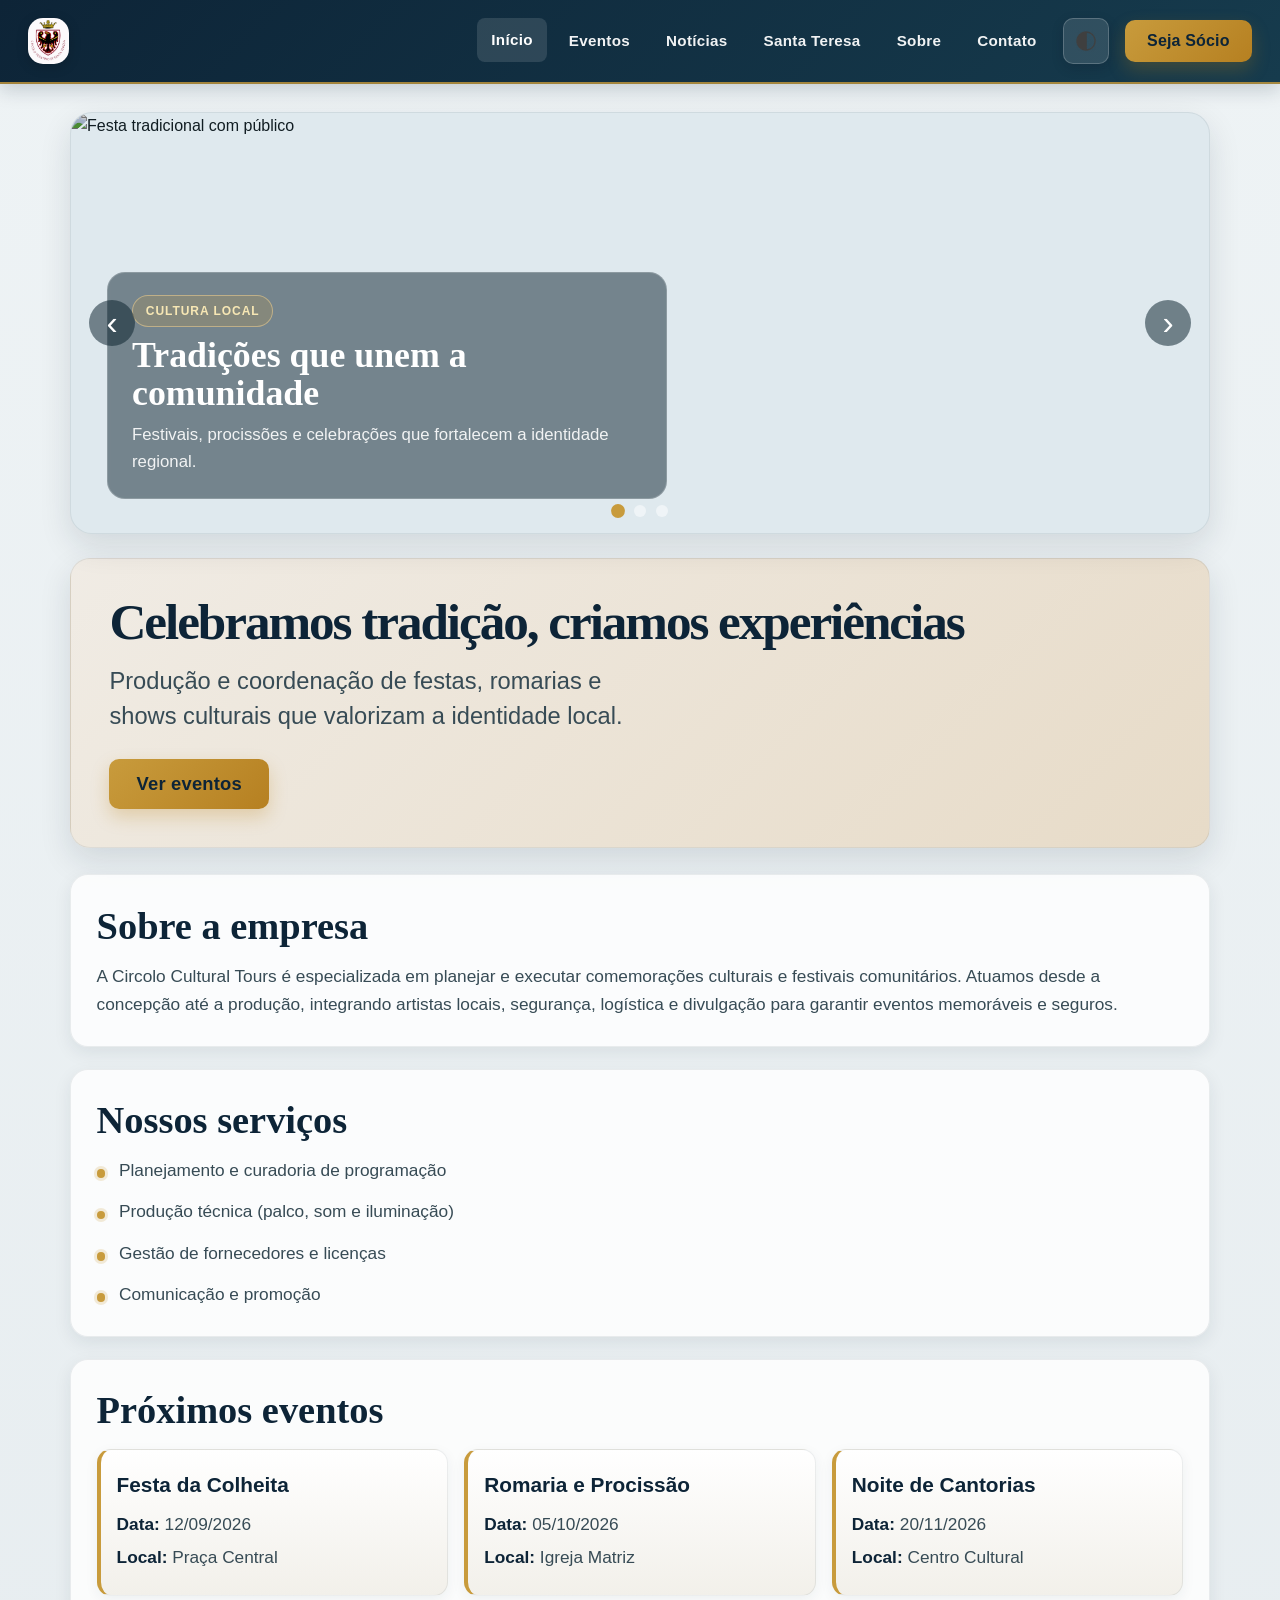
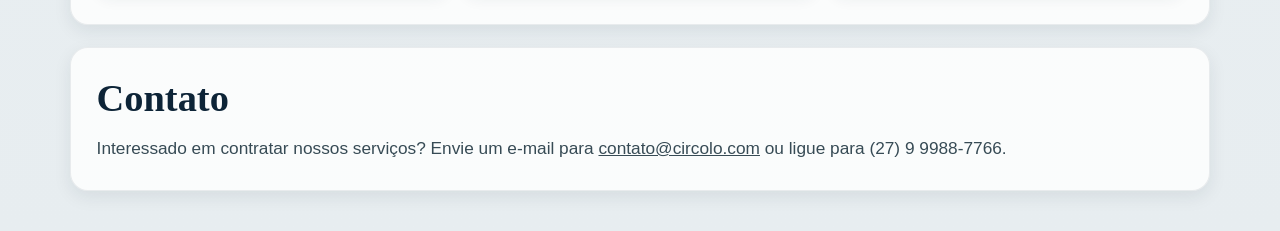
==== VERÇÃO OTIMIZADA/index.html @ a7f2400d "Add optimized HTML, CSS, JS, and images for mobile toggle feature" ====
<!DOCTYPE html>
<html lang="pt-br">

<head>
    <meta charset="UTF-8">
    <meta name="viewport" content="width=device-width, initial-scale=1.0">
    <title>Circolo Cultural Tours — Comemorações Culturais</title>
    <link rel="stylesheet" href="styles/style.css">
</head>

<body>
    <header>
        <a class="logo" href="index.html"><img src="imagens/logoCircolo.png" alt="Circolo Trentino logo"></a>

        <nav class="main-nav">
            <a href="index.html">Início</a>
            <a href="html/eventos.html">Eventos</a>
            <a href="html/noticias.html">Notícias</a>
            <a href="html/santa-teresa.html">Santa Teresa</a>
            <a href="html/sobre-nos.html">Sobre</a>
            <a href="#contato">Contato</a>
            <button class="theme-toggle" id="themeToggle" type="button" aria-label="Ativar tema escuro"
                aria-pressed="false">
                <img src="imagens/tema.png" alt="Alternar tema">
            </button>
        </nav>

        <button class="btn btn-primary" href="html/seja-socio.html">Seja Sócio</button>
        <button id="menuToggle" aria-label="Abrir menu" aria-expanded="false">☰</button>
    </header>

    <main>
        <section class="promo-carousel" aria-label="Destaques culturais">
            <div class="carousel-track">
                <article class="promo-slide active">
                    <img src="https://images.unsplash.com/photo-1517457373958-b7bdd4587205?auto=format&fit=crop&w=1200&q=80"
                        alt="Festa tradicional com público">
                    <div class="promo-copy">
                        <span class="promo-tag">Cultura local</span>
                        <h2>Tradições que unem a comunidade</h2>
                        <p>Festivais, procissões e celebrações que fortalecem a identidade regional.</p>
                    </div>
                </article>

                <article class="promo-slide">
                    <img src="https://images.unsplash.com/photo-1529156069898-49953e39b3ac?auto=format&fit=crop&w=1200&q=80"
                        alt="Evento cultural em praça pública">
                    <div class="promo-copy">
                        <span class="promo-tag">Eventos</span>
                        <h2>Produção completa em cada edição</h2>
                        <p>Planejamento, logística e execução para experiências memoráveis e seguras.</p>
                    </div>
                </article>

                <article class="promo-slide">
                    <img src="https://images.unsplash.com/photo-1500530855697-b586d89ba3ee?auto=format&fit=crop&w=1200&q=80"
                        alt="Grupo de artistas locais em apresentação">
                    <div class="promo-copy">
                        <span class="promo-tag">Patrimônio cultural</span>
                        <h2>Artistas e comunidades em destaque</h2>
                        <p>Valorizamos manifestações locais, música, gastronomia e memória coletiva.</p>
                    </div>
                </article>
            </div>

            <button class="carousel-btn prev" aria-label="Slide anterior">‹</button>
            <button class="carousel-btn next" aria-label="Próximo slide">›</button>

            <div class="carousel-dots" aria-label="Navegação do carrossel">
                <button class="dot active" data-slide="0" aria-label="Ir para o slide 1"></button>
                <button class="dot" data-slide="1" aria-label="Ir para o slide 2"></button>
                <button class="dot" data-slide="2" aria-label="Ir para o slide 3"></button>
            </div>
        </section>

        <section id="hero">
            <div class="hero-content">
                <h1>Celebramos tradição, criamos experiências</h1>
                <p>Produção e coordenação de festas, romarias e shows culturais que valorizam a identidade local.</p>
                <a class="btn btn-primary" href="html/eventos.html">Ver eventos</a>
            </div>
        </section>

        <section class="previa">
            <h2>Sobre a empresa</h2>

            <p>
                A Circolo Cultural Tours é especializada em planejar e executar comemorações culturais e festivais
                comunitários. Atuamos desde a concepção até a produção, integrando artistas locais, segurança, logística
                e divulgação para garantir eventos memoráveis e seguros.
            </p>
        </section>

        <section class="servicos">
            <h2>Nossos serviços</h2>
            <ul>
                <li>Planejamento e curadoria de programação</li>
                <li>Produção técnica (palco, som e iluminação)</li>
                <li>Gestão de fornecedores e licenças</li>
                <li>Comunicação e promoção</li>
            </ul>
        </section>

        <section id="novidades">
            <h2>Próximos eventos</h2>
            <div class="event-list" id="outNoticias"></div>
        </section>

        <section id="contato">
            <h2>Contato</h2>
            <p>Interessado em contratar nossos serviços? Envie um e-mail para <a
                    href="mailto:contato@circolo.com">contato@circolo.com</a> ou ligue para (27) 9 9988-7766.</p>
        </section>
    </main>

    <script src="scripts/script.js"></script>
</body>

</html>
---- VERÇÃO OTIMIZADA/styles/style.css ----
:root {
    --navy-900: #0d2437;
    --navy-800: #163b4d;
    --navy-700: #214f66;
    --gold-500: #c89b3c;
    --gold-600: #b68021;
    --sand-100: #f5f0e7;
    --sand-200: #e9dfd0;
    --stone-100: #edf2f4;
    --stone-300: #d6dfe3;
    --stone-500: #73818a;
    --ink-900: #1a2a31;
    --ink-700: #374b55;
    --white: #ffffff;
    --bg-page: #eef3f5;
    --bg-page-strong: #e7edf0;
    --surface: rgba(255, 255, 255, 0.8);
    --surface-elevated: #ffffff;
    --surface-alt: #f2f0ea;
    --surface-soft: #dfe9ee;
    --border: rgba(20, 45, 60, 0.08);
    --text: var(--ink-900);
    --text-strong: var(--navy-900);
    --text-muted: var(--ink-700);
    --shadow-soft: 0 12px 32px rgba(16, 36, 51, 0.12);
    --shadow-card: 0 6px 18px rgba(16, 36, 51, 0.08);
}

body[data-theme="dark"] {
    --bg-page: #0a1220;
    --bg-page-strong: #101b2b;
    --surface: rgba(18, 29, 39, 0.92);
    --surface-elevated: #162534;
    --surface-alt: #1b2c3a;
    --surface-soft: #0f1d2b;
    --border: rgba(148, 170, 187, 0.18);
    --text: #edf4f8;
    --text-strong: #f8fbff;
    --text-muted: #d6e2eb;
    --shadow-soft: 0 18px 42px rgba(2, 6, 10, 0.5);
    --shadow-card: 0 10px 24px rgba(2, 6, 10, 0.35);
}

* {
    margin: 0;
    padding: 0;
    box-sizing: border-box;
}

html {
    scroll-behavior: smooth;
}

body {
    font-family: "Segoe UI", Tahoma, Geneva, Verdana, sans-serif;
    color: var(--text);
    background: linear-gradient(180deg, var(--bg-page) 0%, var(--bg-page-strong) 100%);
    line-height: 1.6;
    transition: background-color 0.25s ease, color 0.25s ease;
}

a {
    color: inherit;
}

img {
    max-width: 100%;
    display: block;
}

header {
    position: sticky;
    top: 0;
    z-index: 20;
    width: 100%;
    display: flex;
    align-items: center;
    justify-content: space-between;
    gap: 16px;
    padding: 18px 28px;
    background: linear-gradient(135deg, var(--navy-900) 0%, var(--navy-800) 100%);
    border-bottom: 2px solid rgba(200, 155, 60, 0.8);
    box-shadow: 0 6px 18px rgba(13, 36, 55, 0.18);
}

.logo img {
    height: 46px;
    border-radius: 15px;
    filter: drop-shadow(0 3px 6px rgba(0, 0, 0, 0.16));
}

.main-nav {
    display: flex;
    align-items: center;
    justify-content: center;
    flex-wrap: wrap;
    gap: 8px;
    margin-left: auto;
}

.main-nav a {
    text-decoration: none;
    color: rgba(255, 255, 255, 0.94);
    font-size: 0.95rem;
    font-weight: 600;
    letter-spacing: 0.02em;
    padding: 10px 14px;
    border-radius: 8px;
    transition: background-color 0.2s ease, color 0.2s ease, transform 0.2s ease;
}

.main-nav a:hover,
.main-nav a.active {
    background: rgba(255, 255, 255, 0.12);
    color: var(--white);
    transform: translateY(-1px);
}

.btn,
#btSocio,
.theme-toggle {
    display: inline-flex;
    align-items: center;
    justify-content: center;
    border: none;
    border-radius: 10px;
    padding: 0.8rem 1.4rem;
    font-size: 1rem;
    line-height: 1;
    font-weight: 700;
    letter-spacing: 0.01em;
    text-decoration: none;
    cursor: pointer;
    transition: transform 0.2s ease, box-shadow 0.2s ease, filter 0.2s ease;
}

.btn:hover,
#btSocio:hover,
.theme-toggle:hover {
    transform: translateY(-1px);
    filter: brightness(1.02);
}

#btSocio,
.btn-primary {
    background: linear-gradient(135deg, var(--gold-500) 0%, var(--gold-600) 100%);
    color: var(--navy-900);
    box-shadow: 0 8px 18px rgba(184, 127, 20, 0.26);
}

.theme-toggle {
    width: 46px;
    height: 46px;
    padding: 0;
    background: rgba(255, 255, 255, 0.12);
    border: 1px solid rgba(255, 255, 255, 0.2);
    color: var(--white);
    font-size: 1.35rem;
    box-shadow: 0 4px 12px rgba(10, 18, 32, 0.18);
    overflow: hidden;
}

.main-nav .theme-toggle {
    margin-left: 4px;
}

.theme-toggle img {
    width: 22px;
    height: 22px;
    object-fit: contain;
    display: block;
    filter: drop-shadow(0 2px 4px rgba(0, 0, 0, 0.2));
    transition: transform 0.2s ease, filter 0.2s ease;
}

.theme-toggle:hover img {
    transform: scale(1.05);
}

#menuToggle {
    display: none;
    background: rgba(255, 255, 255, 0.12);
    border: 1px solid rgba(255, 255, 255, 0.2);
    color: var(--white);
    border-radius: 8px;
    width: 46px;
    height: 46px;
    font-size: 1.5rem;
    cursor: pointer;
}

main {
    max-width: 1180px;
    margin: 28px auto 40px;
    padding: 0 20px;
}

.promo-carousel {
    position: relative;
    margin-bottom: 24px;
    border-radius: 22px;
    overflow: hidden;
    background: var(--surface-soft);
    border: 1px solid var(--border);
    box-shadow: var(--shadow-soft);
}

.carousel-track {
    position: relative;
    min-height: 420px;
}

.promo-slide {
    position: absolute;
    inset: 0;
    opacity: 0;
    visibility: hidden;
    transition: opacity 0.45s ease, visibility 0.45s ease;
}

.promo-slide.active {
    opacity: 1;
    visibility: visible;
}

.promo-slide img {
    width: 100%;
    height: 100%;
    min-height: 420px;
    object-fit: cover;
    display: block;
    filter: saturate(0.9) contrast(1.06) brightness(0.8);
}

.promo-copy {
    position: absolute;
    left: 36px;
    right: 36px;
    bottom: 34px;
    max-width: 560px;
    padding: 22px 24px;
    border-radius: 18px;
    background: rgba(11, 33, 44, 0.5);
    border: 1px solid rgba(255, 255, 255, 0.18);
    backdrop-filter: blur(2px);
    color: var(--white);
}

.promo-tag {
    display: inline-block;
    margin-bottom: 10px;
    padding: 0.35rem 0.8rem;
    border-radius: 999px;
    background: rgba(200, 155, 60, 0.2);
    border: 1px solid rgba(248, 214, 148, 0.5);
    color: #f7e7b4;
    font-size: 0.75rem;
    font-weight: 700;
    letter-spacing: 0.08em;
    text-transform: uppercase;
}

.promo-copy h2 {
    font-family: Georgia, "Times New Roman", serif;
    font-size: clamp(2rem, 2.8vw, 3.4rem);
    line-height: 1.05;
    margin-bottom: 0.6rem;
    color: var(--white);
}

.promo-copy p {
    font-size: 1.05rem;
    color: rgba(255, 255, 255, 0.9);
}

.carousel-btn {
    position: absolute;
    top: 50%;
    transform: translateY(-50%);
    width: 46px;
    height: 46px;
    border: none;
    border-radius: 50%;
    background: rgba(11, 33, 44, 0.52);
    color: var(--white);
    font-size: 2.1rem;
    line-height: 1;
    cursor: pointer;
    transition: background 0.2s ease, transform 0.2s ease;
    z-index: 2;
}

.carousel-btn:hover {
    background: rgba(11, 33, 44, 0.7);
    transform: translateY(-50%) scale(1.04);
}

.carousel-btn.prev {
    left: 18px;
}

.carousel-btn.next {
    right: 18px;
}

.carousel-dots {
    position: absolute;
    left: 50%;
    bottom: 16px;
    transform: translateX(-50%);
    display: flex;
    gap: 10px;
    z-index: 2;
}

.dot {
    width: 12px;
    height: 12px;
    border-radius: 50%;
    border: none;
    background: rgba(255, 255, 255, 0.5);
    cursor: pointer;
    transition: background 0.2s ease, transform 0.2s ease;
}

.dot.active {
    background: var(--gold-500);
    transform: scale(1.15);
}

#hero {
    display: grid;
    grid-template-columns: 1fr;
    align-items: center;
    gap: 0;
    background: linear-gradient(135deg, rgba(240, 235, 227, 0.92) 0%, rgba(230, 217, 196, 0.92) 100%);
    border: 1px solid var(--border);
    border-radius: 20px;
    overflow: hidden;
    box-shadow: var(--shadow-soft);
    margin-bottom: 26px;
}

body[data-theme="dark"] #hero {
    background: linear-gradient(135deg, rgba(18, 37, 52, 0.96) 0%, rgba(26, 45, 58, 0.96) 100%);
}

.hero-content {
    padding: clamp(1.5rem, 3vw, 3rem);
    color: var(--text-strong);
}

.hero-content h1 {
    font-family: Georgia, "Times New Roman", serif;
    font-size: clamp(2.3rem, 4vw, 4rem);
    line-height: 0.98;
    letter-spacing: -0.04em;
    margin-bottom: 1rem;
    color: var(--text-strong);
}

.hero-content p {
    font-size: clamp(1.05rem, 1.85vw, 1.5rem);
    line-height: 1.5;
    max-width: 34rem;
    margin-bottom: 1.5rem;
    color: var(--text-muted);
}

.hero-content .btn {
    width: fit-content;
    padding: 1rem 1.7rem;
    font-size: 1.15rem;
}

.previa,
.servicos,
#novidades,
#contato {
    background: var(--surface);
    border: 1px solid var(--border);
    border-radius: 18px;
    box-shadow: var(--shadow-card);
    padding: 1.7rem clamp(1.2rem, 2vw, 2.1rem);
    margin-bottom: 22px;
}

.previa h2,
.servicos h2,
#novidades h2,
#contato h2 {
    font-family: Georgia, "Times New Roman", serif;
    font-size: clamp(2rem, 3vw, 3rem);
    margin-bottom: 0.9rem;
    color: var(--text-strong);
    line-height: 1.2;
}

.previa p,
.servicos p,
#contato p,
#novidades p {
    font-size: 1.08rem;
    color: var(--text-muted);
}

.servicos ul {
    list-style: none;
    display: grid;
    gap: 0.85rem;
    margin-top: 0.5rem;
}

.servicos li {
    position: relative;
    padding-left: 1.4rem;
    color: var(--text-muted);
    font-size: 1.08rem;
}

.servicos li::before {
    content: "";
    position: absolute;
    left: 0;
    top: 0.7em;
    width: 0.55rem;
    height: 0.55rem;
    border-radius: 50%;
    background: var(--gold-500);
    box-shadow: 0 0 0 3px rgba(200, 155, 60, 0.2);
}

.event-list {
    display: grid;
    grid-template-columns: repeat(auto-fit, minmax(220px, 1fr));
    gap: 1rem;
    margin-top: 1rem;
}

.event-card {
    background: linear-gradient(180deg, var(--surface-elevated) 0%, var(--surface-alt) 100%);
    border: 1px solid var(--border);
    border-left: 4px solid var(--gold-500);
    border-radius: 14px;
    padding: 1.1rem 1rem;
    box-shadow: 0 4px 14px rgba(18, 46, 60, 0.06);
}

.event-card h3 {
    color: var(--text-strong);
    font-size: 1.3rem;
    margin-bottom: 0.65rem;
}

.event-card p {
    font-size: 0.98rem;
    margin-bottom: 0.35rem;
    color: var(--text-muted);
}

.event-card strong {
    color: var(--text-strong);
}

footer {
    background: linear-gradient(135deg, var(--navy-900) 0%, var(--navy-700) 100%);
    color: rgba(255, 255, 255, 0.82);
    text-align: center;
    padding: 1.5rem 1rem 2rem;
    font-size: 0.95rem;
    border-top: 2px solid rgba(200, 155, 60, 0.8);
}

@media (max-width: 820px) {
    header {
        flex-wrap: wrap;
        padding: 16px 20px;
    }

    .main-nav {
        position: absolute;
        top: calc(100% + 10px);
        left: 16px;
        right: 16px;
        display: none;
        flex-direction: column;
        align-items: center;
        gap: 10px;
        background: rgba(13, 36, 55, 0.97);
        border: 1px solid rgba(200, 155, 60, 0.5);
        border-radius: 14px;
        padding: 12px;
        box-shadow: 0 16px 30px rgba(13, 36, 55, 0.3);
    }

    .main-nav.is-open {
        display: flex;
    }

    .main-nav a {
        width: 100%;
        text-align: center;
        padding: 12px 14px;
    }

    .main-nav .theme-toggle {
        margin: 4px auto 2px;
        width: 52px;
        height: 52px;
    }

    #menuToggle {
        display: inline-flex;
        align-items: center;
        justify-content: center;
    }

    #hero {
        grid-template-columns: 1fr;
    }
}

@media (max-width: 520px) {
    main {
        padding: 0 14px;
    }

    .previa,
    .servicos,
    #novidades,
    #contato {
        padding: 1.2rem 1rem;
    }

    .hero-content {
        padding: 1.2rem 1rem 1.4rem;
    }

    .hero-content h1 {
        font-size: 2.2rem;
    }

    .hero-content p {
        font-size: 1rem;
    }
}

/* Estilos para a página Seja Sócio e para o formulário incorporado */
.form-embed {
    margin-top: 1rem;
    border-radius: 12px;
    overflow: hidden;
    border: 1px solid var(--border);
    box-shadow: var(--shadow-card);
    background: linear-gradient(180deg, var(--surface-elevated) 0%, var(--surface-alt) 100%);
}

/* Garantir que o iframe seja responsivo */
.form-embed iframe {
    display: block;
    width: 100%;
    min-height: 650px; /* altura base para formulários longos */
    border: none;
}

@media (max-width: 820px) {
    .form-embed iframe {
        min-height: 900px; /* telefones podem exigir mais altura para campos visíveis */
    }
}
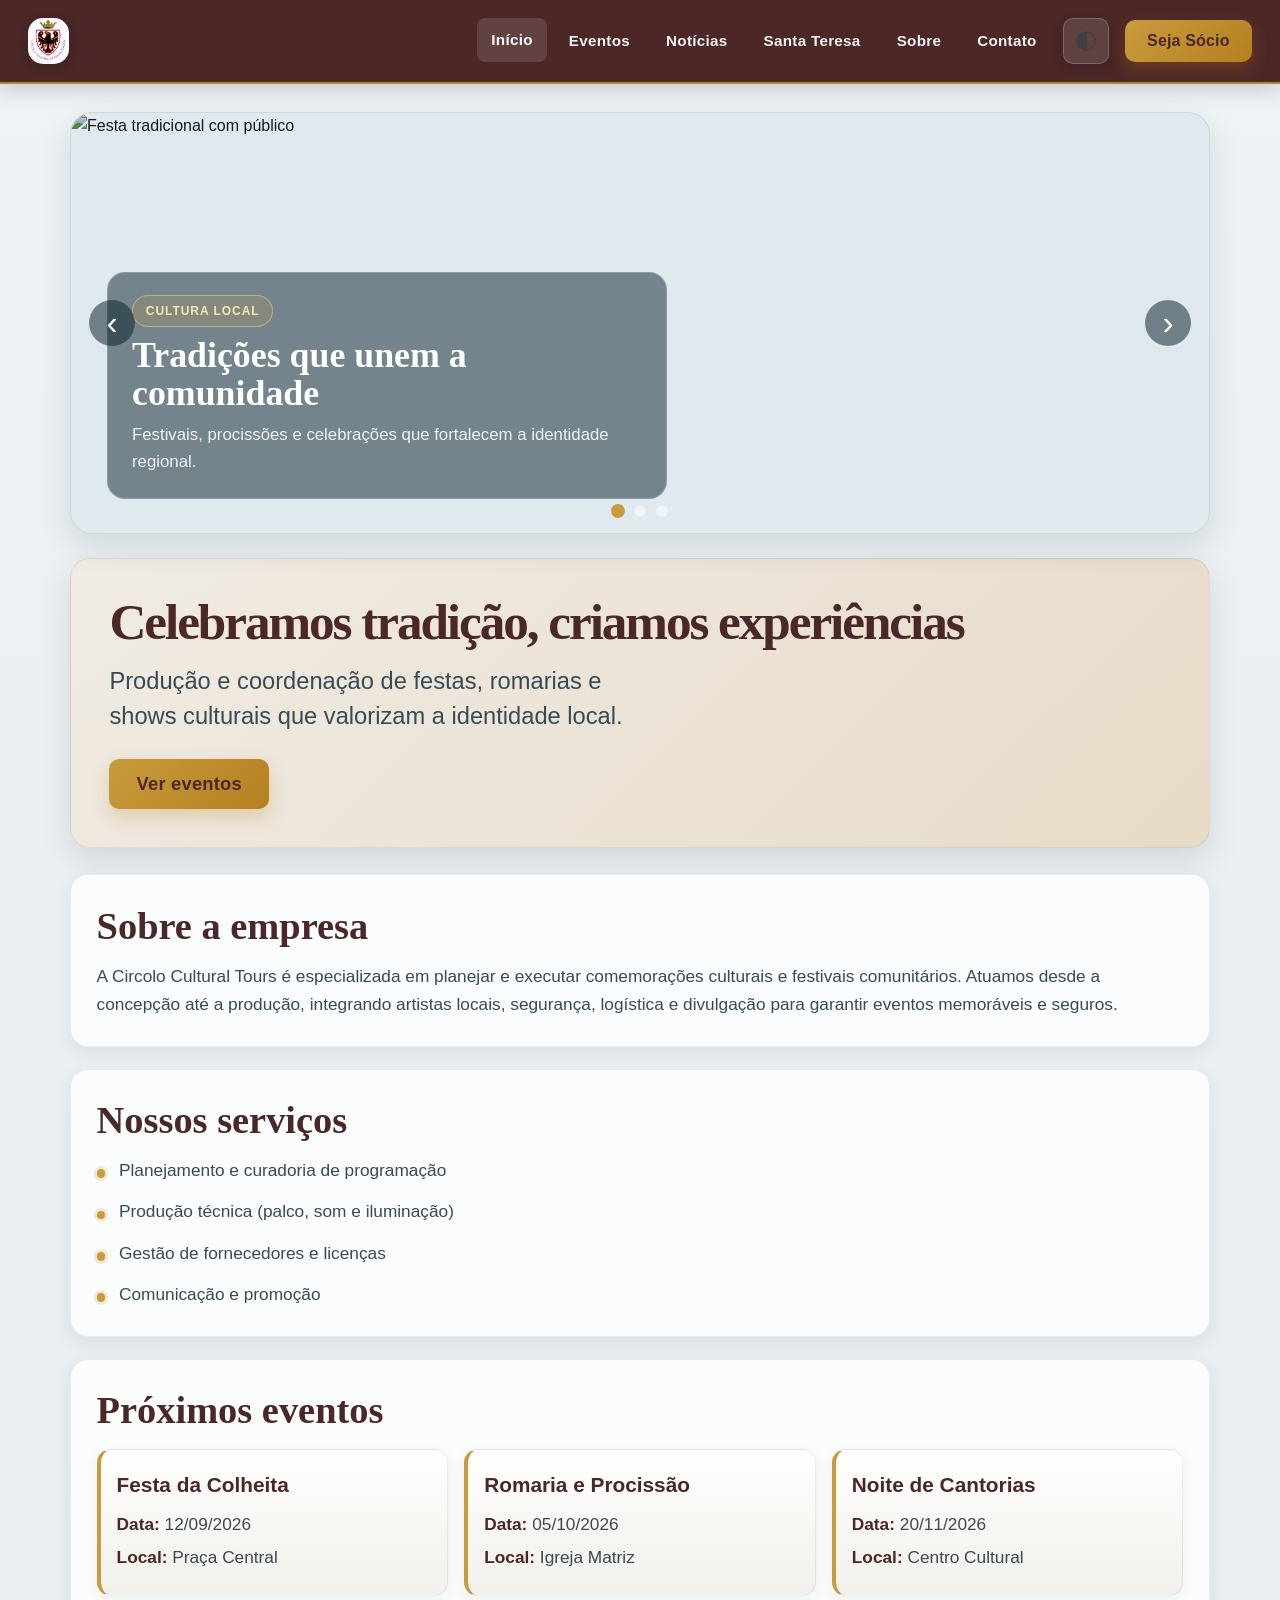
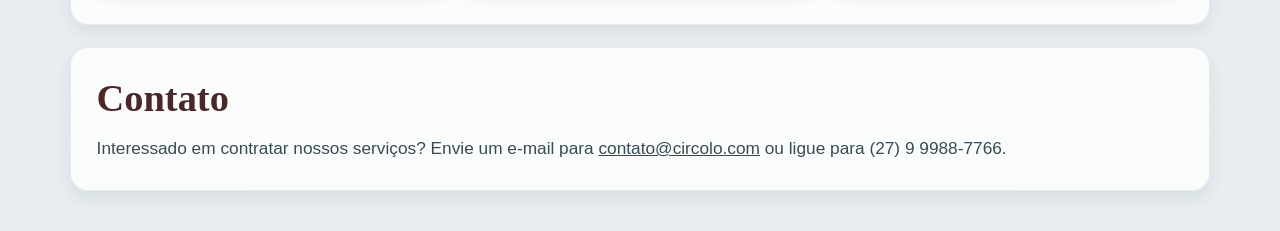
==== commit 503d7021: "fiz uma pequena otimização, não mudou nada demais. Fiz mais por maneirismo do que por necessidade" ====
--- a/VERÇÃO OTIMIZADA/index.html
+++ b/VERÇÃO OTIMIZADA/index.html
@@ -25,7 +25,7 @@
             </button>
         </nav>
 
-        <button class="btn btn-primary" href="html/seja-socio.html">Seja Sócio</button>
+        <a class="btn btn-primary" href="html/seja-socio.html">Seja Sócio</a>
         <button id="menuToggle" aria-label="Abrir menu" aria-expanded="false">☰</button>
     </header>
 
--- a/VERÇÃO OTIMIZADA/styles/style.css
+++ b/VERÇÃO OTIMIZADA/styles/style.css
@@ -1,14 +1,7 @@
 :root {
-    --navy-900: #0d2437;
-    --navy-800: #163b4d;
-    --navy-700: #214f66;
+    --navy-900: #4b2727;
     --gold-500: #c89b3c;
     --gold-600: #b68021;
-    --sand-100: #f5f0e7;
-    --sand-200: #e9dfd0;
-    --stone-100: #edf2f4;
-    --stone-300: #d6dfe3;
-    --stone-500: #73818a;
     --ink-900: #1a2a31;
     --ink-700: #374b55;
     --white: #ffffff;
@@ -78,7 +71,7 @@
     justify-content: space-between;
     gap: 16px;
     padding: 18px 28px;
-    background: linear-gradient(135deg, var(--navy-900) 0%, var(--navy-800) 100%);
+    background: var(--navy-900);
     border-bottom: 2px solid rgba(200, 155, 60, 0.8);
     box-shadow: 0 6px 18px rgba(13, 36, 55, 0.18);
 }
@@ -286,7 +279,7 @@
     font-size: 2.1rem;
     line-height: 1;
     cursor: pointer;
-    transition: background 0.2s ease, transform 0.2s ease;
+    transition: 0.2s ease, transform 0.2s ease;
     z-index: 2;
 }
 
@@ -463,7 +456,7 @@
 }
 
 footer {
-    background: linear-gradient(135deg, var(--navy-900) 0%, var(--navy-700) 100%);
+    background: var(--navy-900);
     color: rgba(255, 255, 255, 0.82);
     text-align: center;
     padding: 1.5rem 1rem 2rem;
